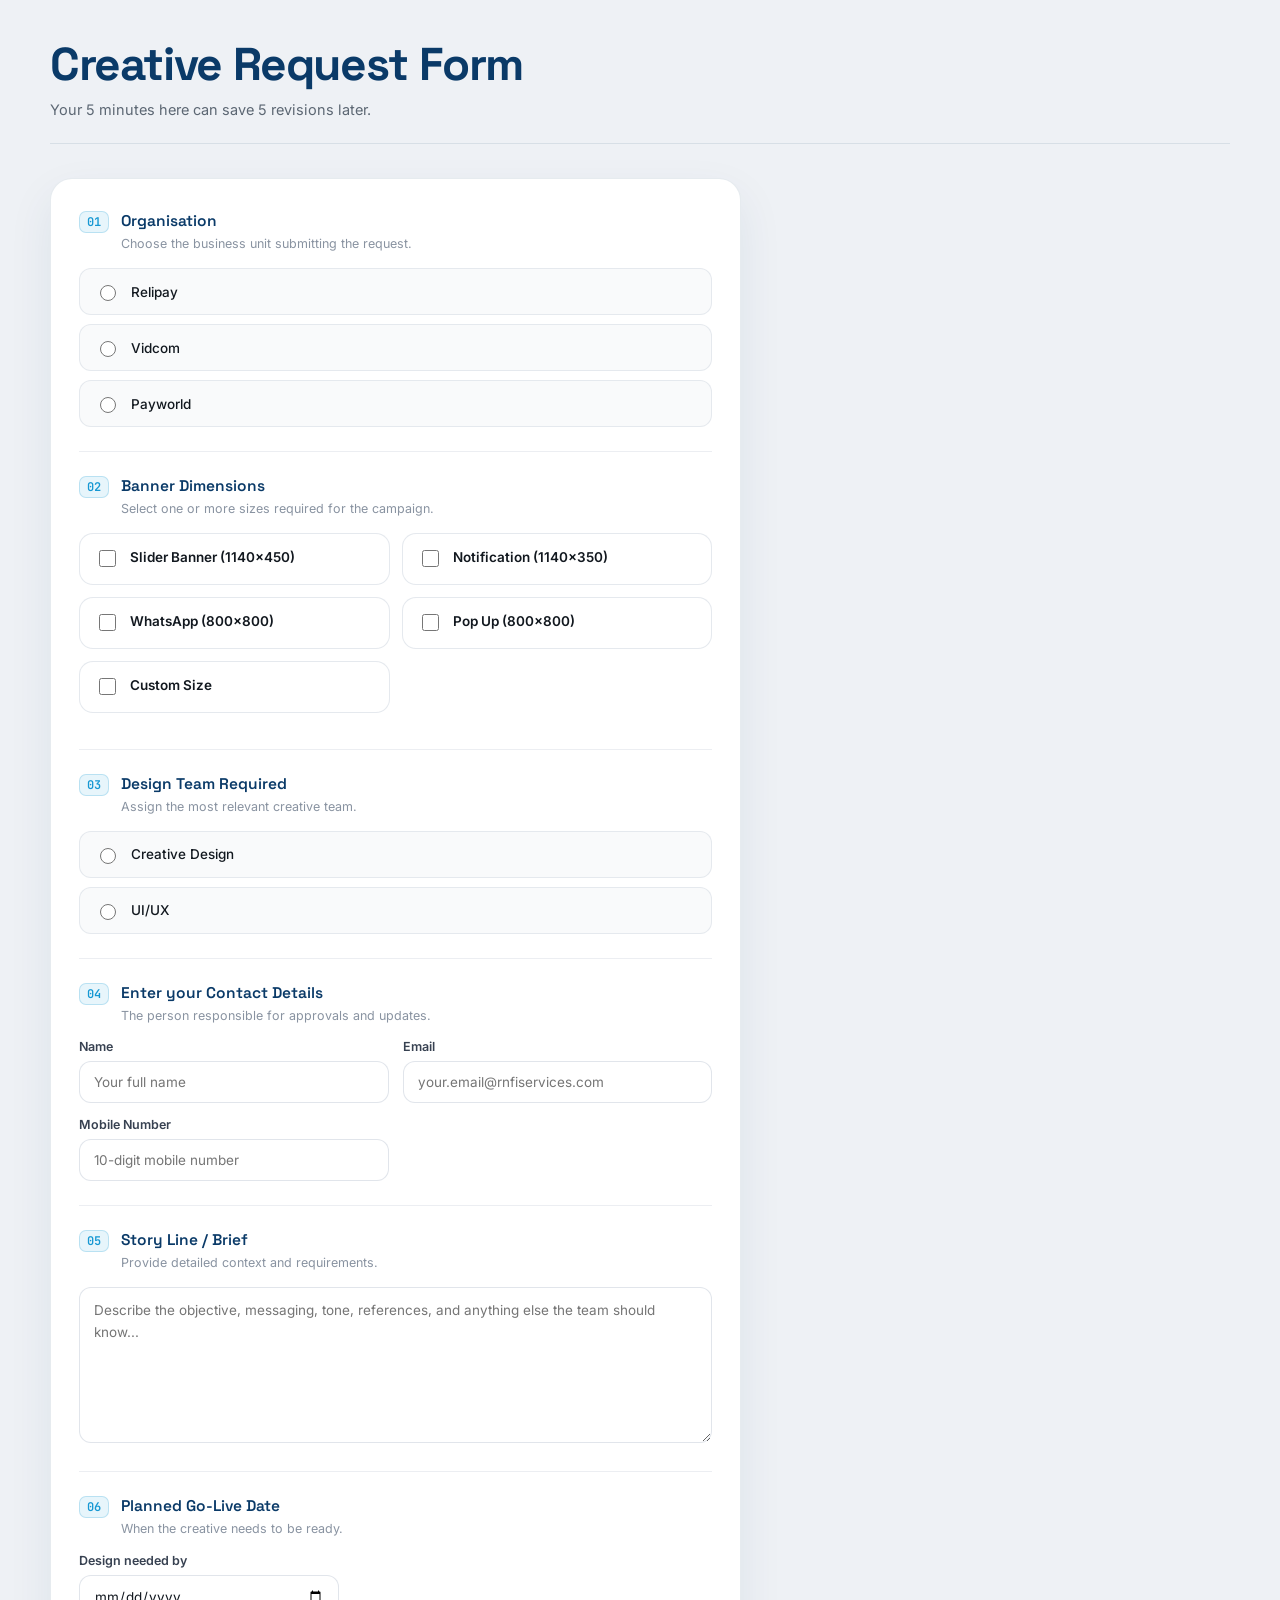
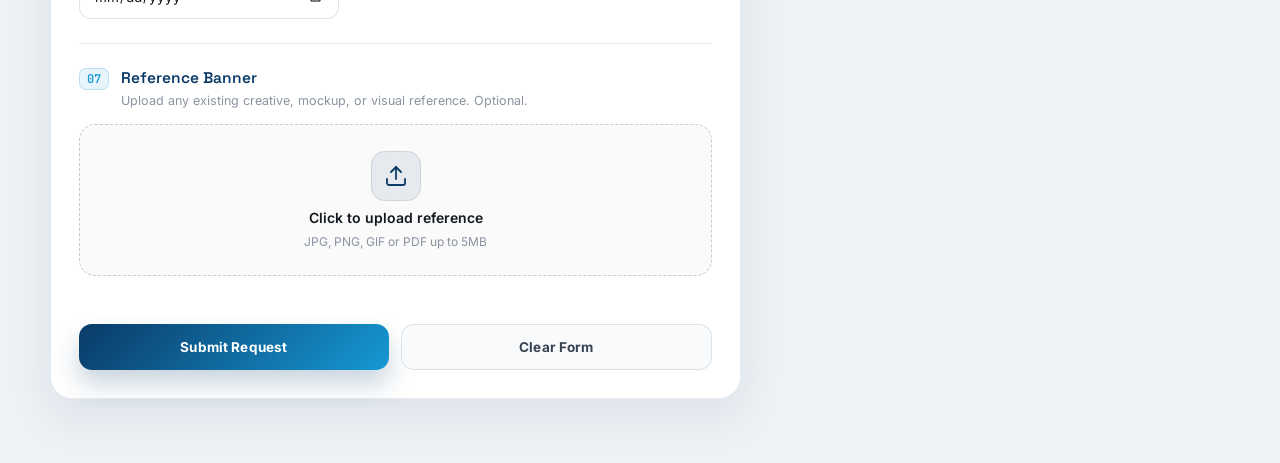
==== index.HTML @ e435b945 "Add files via upload" ====
<!DOCTYPE html>
<html lang="en">
<head>
<meta charset="UTF-8" />
<meta name="viewport" content="width=device-width, initial-scale=1.0" />
<title>Creative Request Form</title>
<link rel="preconnect" href="https://fonts.googleapis.com">
<link rel="preconnect" href="https://fonts.gstatic.com" crossorigin>
<link href="https://fonts.googleapis.com/css2?family=Space+Grotesk:wght@500;600;700&family=Inter:wght@400;500;600;700&family=JetBrains+Mono:wght@400;500;600&display=swap" rel="stylesheet">
<style>
  :root{
    --navy:#0A3A68;
    --blue:#1698D3;
    --green:#22C55E;
    --paper:#F7F3EA;
    --paper-line: rgba(10,58,104,0.14);
    --bg:#EEF1F5;
    --ink:#12181F;
    --ink-soft:#5C6773;
    --ink-faint:#8993A1;
    --red:#DC2626;
    --card-line: rgba(10,58,104,0.10);
    --radius-lg: 22px;
    --radius-md: 14px;
    --shadow: 0 18px 45px rgba(10,58,104,0.08);
    --font-display:'Space Grotesk', sans-serif;
    --font-body:'Inter', sans-serif;
    --font-mono:'JetBrains Mono', monospace;
  }
  *{box-sizing:border-box;}
  html,body{margin:0;padding:0;}
  body{
    background:var(--bg);
    color:var(--ink);
    font-family:var(--font-body);
    -webkit-font-smoothing:antialiased;
  }
  .page{
    min-height:100vh;
    padding:40px 20px 64px;
  }
  .shell{
    max-width:1180px;
    margin:0 auto;
  }
  /* ---------- Hero ---------- */
  .hero{
    display:flex;
    align-items:flex-end;
    justify-content:space-between;
    gap:24px;
    flex-wrap:wrap;
    margin-bottom:34px;
    padding-bottom:22px;
    border-bottom:1px solid var(--card-line);
  }
  .hero-eyebrow{
    font-family:var(--font-mono);
    font-size:12px;
    letter-spacing:0.14em;
    text-transform:uppercase;
    color:var(--blue);
    font-weight:600;
    margin:0 0 10px;
  }
  .hero h1{
    margin:0;
    font-family:var(--font-display);
    font-weight:700;
    font-size:clamp(30px,4vw,46px);
    letter-spacing:-0.03em;
    color:var(--navy);
    line-height:1.05;
  }
  .hero p{
    margin:10px 0 0;
    color:var(--ink-soft);
    font-size:14.5px;
    max-width:520px;
    line-height:1.6;
  }
  .hero-logo{
    max-width:150px;
    max-height:52px;
    object-fit:contain;
    opacity:0.92;
  }

  /* ---------- Layout ---------- */
  .layout{
    display:grid;
    grid-template-columns:1.5fr 1fr;
    gap:28px;
    align-items:start;
  }
  @media (max-width:920px){
    .layout{grid-template-columns:1fr;}
    .ticket-col{order:-1;}
  }

  /* ---------- Form panel ---------- */
  .form-panel{
    background:#ffffff;
    border:1px solid var(--card-line);
    border-radius:var(--radius-lg);
    padding:8px 28px 28px;
    box-shadow:var(--shadow);
  }
  .section{
    padding:24px 0;
    border-bottom:1px solid rgba(148,163,184,0.18);
  }
  .section:last-of-type{border-bottom:none;}
  .section-head{
    display:flex;
    align-items:baseline;
    gap:12px;
    margin-bottom:14px;
  }
  .section-num{
    font-family:var(--font-mono);
    font-size:12px;
    font-weight:600;
    color:var(--blue);
    background:rgba(22,152,211,0.10);
    border:1px solid rgba(22,152,211,0.22);
    border-radius:7px;
    padding:2px 7px;
    flex-shrink:0;
  }
  .section-title{
    margin:0;
    font-family:var(--font-display);
    font-weight:600;
    font-size:15.5px;
    color:var(--navy);
  }
  .section-desc{
    margin:4px 0 0 0;
    font-size:12.5px;
    color:var(--ink-faint);
    line-height:1.5;
  }

  .radio-stack{display:grid; gap:9px;}
  .choice-row{
    display:flex; align-items:center; gap:12px;
    padding:13px 15px; border-radius:12px;
    background:#F9FAFB; border:1px solid rgba(148,163,184,0.20);
    cursor:pointer; transition:border-color .15s ease, background .15s ease;
  }
  .choice-row:hover{border-color:rgba(10,58,104,0.28);}
  .choice-row input{width:16px;height:16px;accent-color:var(--navy); cursor:pointer; flex-shrink:0;}
  .choice-row span{font-size:13.5px;font-weight:500;color:var(--ink);}

  .dim-grid{
    display:grid;
    grid-template-columns:repeat(auto-fit,minmax(220px,1fr));
    gap:12px;
    margin-bottom:12px;
  }
  .dim-card{
    display:flex; align-items:flex-start; gap:11px;
    padding:14px 15px; border-radius:14px;
    border:1px solid rgba(148,163,184,0.24);
    background:#fff; cursor:pointer;
    transition:border-color .15s ease, background .15s ease, box-shadow .15s ease;
  }
  .dim-card.selected{
    border-color:var(--navy);
    background:rgba(10,58,104,0.045);
    box-shadow:0 8px 20px rgba(10,58,104,0.08);
  }
  .dim-card input{margin-top:2px; width:17px;height:17px;accent-color:var(--navy);cursor:pointer;flex-shrink:0;}
  .dim-label{margin:0;font-size:13.5px;font-weight:600;color:var(--ink);line-height:1.4;}

  .custom-box{
    padding:15px; border-radius:14px;
    background:rgba(10,58,104,0.04);
    border:1px solid rgba(10,58,104,0.12);
    margin-bottom:10px;
  }
  .field-label{
    display:block; margin-bottom:7px;
    font-size:12.5px; font-weight:600; color:#374151;
  }
  .text-input, .text-area, select{
    width:100%; padding:12px 14px; border-radius:12px;
    border:1px solid rgba(148,163,184,0.28);
    background:#fff; color:var(--ink); font-size:13.5px;
    outline:none; font-family:var(--font-body);
    transition:border-color .15s ease, box-shadow .15s ease;
  }
  .text-input:focus, .text-area:focus{
    border-color:var(--blue);
    box-shadow:0 0 0 3px rgba(22,152,211,0.14);
  }
  .text-input.err, .text-area.err{border-color:var(--red);}
  .text-area{resize:vertical; min-height:120px; line-height:1.6;}

  .two-col{display:grid; grid-template-columns:repeat(auto-fit,minmax(220px,1fr)); gap:14px;}

  .upload-box{
    border:1.5px dashed rgba(10,58,104,0.24);
    border-radius:16px; background:#FAFAFA; overflow:hidden;
    transition:border-color .15s ease;
  }
  .upload-box.err{border-color:var(--red);}
  .upload-label{
    display:grid; place-items:center; text-align:center; gap:8px;
    cursor:pointer; padding:26px 18px;
  }
  .upload-icon-wrap{
    width:50px;height:50px;border-radius:14px;
    display:grid;place-items:center;
    background:rgba(10,58,104,0.08); border:1px solid rgba(10,58,104,0.12);
  }
  .upload-title{margin:0;font-size:14px;font-weight:600;color:var(--ink);}
  .upload-text{margin:0;font-size:12px;color:var(--ink-faint);}
  .file-name{margin:10px 0 0;font-size:12.5px;font-weight:600;color:var(--green);}

  .error-text{
    margin-top:9px; display:flex; align-items:center; gap:7px;
    color:var(--red); font-size:12.5px; font-weight:500;
  }

  .actions{display:flex; gap:12px; padding-top:24px;}
  .btn{
    flex:1; padding:14px 20px; border-radius:13px; border:none;
    font-size:13.5px; font-weight:700; letter-spacing:0.01em;
    cursor:pointer; font-family:var(--font-body);
    transition:transform .12s ease, box-shadow .12s ease, filter .12s ease;
  }
  .btn:active{transform:translateY(1px);}
  .btn-primary{
    background:linear-gradient(135deg, var(--navy), var(--blue));
    color:#fff; box-shadow:0 14px 26px rgba(10,58,104,0.22);
  }
  .btn-primary:hover{filter:brightness(1.06);}
  .btn-secondary{
    background:#F8FAFC; color:#374151; border:1px solid rgba(148,163,184,0.28);
  }
  .btn-secondary:hover{background:#F1F5F9;}

  
  /* ---------- Confirmation ---------- */
  .confirm-card{
    background:#fff; border:1px solid var(--card-line); border-radius:26px;
    padding:30px; box-shadow:var(--shadow);
  }
  .confirm-top{
    display:flex; gap:16px; align-items:flex-start; flex-wrap:wrap;
    padding-bottom:22px; border-bottom:1px solid rgba(148,163,184,0.18);
  }
  .confirm-icon{
    width:64px; height:64px; border-radius:20px; flex-shrink:0;
    display:grid; place-items:center;
    background:rgba(34,197,94,0.10); border:1px solid rgba(34,197,94,0.20);
  }
  .confirm-eyebrow{
    margin:2px 0 6px; font-family:var(--font-mono); text-transform:uppercase;
    letter-spacing:0.14em; font-size:11.5px; color:var(--green); font-weight:700;
  }
  .confirm-title{
    margin:0; font-family:var(--font-display); font-weight:700;
    font-size:clamp(22px,3vw,30px); color:var(--navy); letter-spacing:-0.02em;
  }
  .confirm-subtitle{margin:10px 0 0; color:var(--ink-soft); font-size:14px; line-height:1.6;}

  .highlight-row{
    display:grid; grid-template-columns:repeat(auto-fit,minmax(200px,1fr));
    gap:12px; margin-top:20px;
  }
  .highlight-card{
    padding:16px; border-radius:16px;
    background:linear-gradient(180deg, rgba(10,58,104,0.055), rgba(10,58,104,0.02));
    border:1px solid rgba(10,58,104,0.10);
  }
  .highlight-value{margin-top:8px; font-family:var(--font-mono); font-size:15px; font-weight:700; color:var(--navy);}

  .meta-label{font-size:11px; letter-spacing:0.1em; text-transform:uppercase; color:var(--ink-faint); font-weight:700;}
  .summary-section{margin-top:24px;}
  .summary-heading{margin:0 0 12px; font-family:var(--font-display); font-size:15px; color:var(--navy); font-weight:700;}
  .summary-grid{display:grid; grid-template-columns:repeat(auto-fit,minmax(180px,1fr)); gap:10px;}
  .summary-tile{padding:14px; border-radius:14px; background:#F9FAFB; border:1px solid rgba(148,163,184,0.18); min-height:78px;}
  .summary-tile-value{margin-top:8px; color:var(--ink); font-weight:600; font-size:13px; line-height:1.5;}
  .story-card{margin-top:12px; padding:14px; border-radius:14px; background:#fff; border:1px solid rgba(148,163,184,0.18);}
  .story-text{margin:8px 0 0; color:#374151; font-size:13px; line-height:1.65; white-space:pre-wrap;}
  .confirm-actions{display:flex; justify-content:flex-end; margin-top:22px;}

  .hidden{display:none !important;}

  @media (max-width:640px){
    .ticket-row .v, .tag-wrap{max-width:56%;}
  }
</style>
</head>
<body>
<div class="page">
  <div class="shell">

    <div class="hero">
      <div>
        <h1>Creative Request Form</h1>
        <p>Your 5 minutes here can save 5 revisions later.</p>
      </div>
      <img class="hero-logo" src="https://partner.rnfi.in/agent/assets/img/logo.png" alt="Company logo" onerror="this.style.display='none'">
    </div>

    <!-- ===== FORM VIEW ===== -->
    <div id="formView" class="layout">
      <form id="requestForm" class="form-panel" novalidate>

        <!-- 1. Organisation -->
        <section class="section">
          <div class="section-head">
            <span class="section-num">01</span>
            <div>
              <h3 class="section-title">Organisation</h3>
              <p class="section-desc">Choose the business unit submitting the request.</p>
            </div>
          </div>
          <div class="radio-stack" id="organisationGroup"></div>
          <div id="err-organisation"></div>
        </section>

        <!-- 2. Dimensions -->
        <section class="section">
          <div class="section-head">
            <span class="section-num">02</span>
            <div>
              <h3 class="section-title">Banner Dimensions</h3>
              <p class="section-desc">Select one or more sizes required for the campaign.</p>
            </div>
          </div>
          <div class="dim-grid" id="dimensionGrid"></div>
          <div id="customBoxWrap" class="hidden">
            <div class="custom-box">
              <label class="field-label">Custom Dimensions</label>
              <input type="text" id="dimensionCustom" class="text-input" placeholder="e.g., 1920x1080 or 1200x800" />
              <div id="err-dimensionCustom"></div>
            </div>
          </div>
          <div id="err-dimensionPresets"></div>
        </section>

        <!-- 3. Design team -->
        <section class="section">
          <div class="section-head">
            <span class="section-num">03</span>
            <div>
              <h3 class="section-title">Design Team Required</h3>
              <p class="section-desc">Assign the most relevant creative team.</p>
            </div>
          </div>
          <div class="radio-stack" id="designTeamGroup"></div>
          <div id="err-designTeam"></div>
        </section>

        <!-- 4. Contact details -->
        <section class="section">
          <div class="section-head">
            <span class="section-num">04</span>
            <div>
              <h3 class="section-title">Enter your Contact Details</h3>
              <p class="section-desc">The person responsible for approvals and updates.</p>
            </div>
          </div>
          <div class="two-col">
            <div>
              <label class="field-label">Name</label>
              <input type="text" id="spocName" class="text-input" placeholder="Your full name" />
              <div id="err-spocName"></div>
            </div>
            <div>
              <label class="field-label">Email</label>
              <input type="email" id="spocEmail" class="text-input" placeholder="your.email@rnfiservices.com" />
              <div id="err-spocEmail"></div>
            </div>
            <div>
              <label class="field-label">Mobile Number</label>
              <input type="tel" id="spocMobile" class="text-input" placeholder="10-digit mobile number" maxlength="10" />
              <div id="err-spocMobile"></div>
            </div>
          </div>
        </section>

        <!-- 5. Storyline -->
        <section class="section">
          <div class="section-head">
            <span class="section-num">05</span>
            <div>
              <h3 class="section-title">Story Line / Brief</h3>
              <p class="section-desc">Provide detailed context and requirements.</p>
            </div>
          </div>
          <textarea id="storyline" class="text-area" rows="6" placeholder="Describe the objective, messaging, tone, references, and anything else the team should know..."></textarea>
          <div id="err-storyline"></div>
        </section>

        <!-- 6. Go-live date -->
        <section class="section">
          <div class="section-head">
            <span class="section-num">06</span>
            <div>
              <h3 class="section-title">Planned Go-Live Date</h3>
              <p class="section-desc">When the creative needs to be ready.</p>
            </div>
          </div>
          <label class="field-label">Design needed by</label>
          <input type="date" id="goLiveDate" class="text-input" style="max-width:260px;" />
          <div id="err-goLiveDate"></div>
        </section>

        <!-- 7. Reference banner -->
        <section class="section">
          <div class="section-head">
            <span class="section-num">07</span>
            <div>
              <h3 class="section-title">Reference Banner</h3>
              <p class="section-desc">Upload any existing creative, mockup, or visual reference. Optional.</p>
            </div>
          </div>
          <div class="upload-box" id="uploadBox">
            <input type="file" id="bannerUpload" accept="image/jpeg,image/png,image/gif,application/pdf" style="display:none;" />
            <label for="bannerUpload" class="upload-label">
              <div class="upload-icon-wrap">
                <svg width="24" height="24" viewBox="0 0 24 24" fill="none" stroke="#0A3A68" stroke-width="1.8" stroke-linecap="round" stroke-linejoin="round"><path d="M21 15v4a2 2 0 0 1-2 2H5a2 2 0 0 1-2-2v-4"/><polyline points="17 8 12 3 7 8"/><line x1="12" y1="3" x2="12" y2="15"/></svg>
              </div>
              <p class="upload-title" id="uploadTitle">Click to upload reference</p>
              <p class="upload-text">JPG, PNG, GIF or PDF up to 5MB</p>
            </label>
          </div>
          <div id="fileNameDisplay"></div>
          <div id="err-referenceBanner"></div>
        </section>

        <div class="actions">
          <button type="submit" class="btn btn-primary">Submit Request</button>
          <button type="button" id="clearBtn" class="btn btn-secondary">Clear Form</button>
        </div>
      </form>

      <!-- ===== LIVE DOCKET PREVIEW ===== -->
      

    <!-- ===== CONFIRMATION VIEW ===== -->
    <div id="confirmationView" class="hidden">
      <div class="confirm-card">
        <div class="confirm-top">
          <div class="confirm-icon">
            <svg width="34" height="34" viewBox="0 0 24 24" fill="none" stroke="#22C55E" stroke-width="1.8" stroke-linecap="round" stroke-linejoin="round"><path d="M22 11.08V12a10 10 0 1 1-5.93-9.14"/><polyline points="22 4 12 14.01 9 11.01"/></svg>
          </div>
          <div>
            <p class="confirm-eyebrow">Request submitted</p>
            <h2 class="confirm-title">Your brief is in the queue</h2>
            <p class="confirm-subtitle">Confirmation sent to <strong id="confirmEmail"></strong>.</p>
          </div>
        </div>

        <div class="highlight-row">
          <div class="highlight-card">
            <span class="meta-label">Submitted On</span>
            <div class="highlight-value" id="confirmSubmittedAt"></div>
          </div>
          <div class="highlight-card">
            <span class="meta-label">Request ID</span>
            <div class="highlight-value" id="confirmRequestId"></div>
          </div>
        </div>

        <div class="summary-section">
          <h3 class="summary-heading">Submission details</h3>
          <div class="summary-grid" id="confirmDetailsGrid"></div>
        </div>

        <div class="summary-section">
          <h3 class="summary-heading">Request snapshot</h3>
          <div class="summary-grid" id="confirmSnapshotGrid"></div>
          <div class="story-card">
            <span class="meta-label">Brief</span>
            <p class="story-text" id="confirmStory"></p>
          </div>
        </div>

        <div class="confirm-actions">
          <button class="btn btn-primary" id="anotherBtn" style="flex:none; padding:14px 26px;">Submit Another Request</button>
        </div>
      </div>
    </div>

  </div>
</div>

<script>
(function(){
  const ORGANISATIONS = [
    { id:'relipay', label:'Relipay' },
    { id:'vidcom', label:'Vidcom' },
    { id:'payworld', label:'Payworld' },
  ];
  const DIMENSION_PRESETS = [
    { id:'social', label:'Slider Banner (1140x450)' },
    { id:'website', label:'Notification (1140x350)' },
    { id:'email', label:'WhatsApp (800x800)' },
    { id:'mobile', label:'Pop Up (800x800)' },
    { id:'custom', label:'Custom Size' },
  ];
  const DESIGN_TEAMS = [
    { id:'banner', label:'Creative Design' },
    { id:'uiux', label:'UI/UX' },
  ];
  const FILE_TYPES = ['image/jpeg','image/png','image/gif','application/pdf'];
  const dimensionLabelMap = Object.fromEntries(DIMENSION_PRESETS.map(p=>[p.id,p.label]));
  const orgLabelMap = Object.fromEntries(ORGANISATIONS.map(p=>[p.id,p.label]));
  const teamLabelMap = Object.fromEntries(DESIGN_TEAMS.map(p=>[p.id,p.label]));

  let state = {
    organisation:'', dimensionPresets:[], dimensionCustom:'', designTeam:'',
    spocName:'', spocEmail:'', spocMobile:'', storyline:'', goLiveDate:'',
    referenceBanner:null
  };
  let errors = {};

  const $ = id => document.getElementById(id);
  const alertSvg = `<svg width="15" height="15" viewBox="0 0 24 24" fill="none" stroke="#DC2626" stroke-width="2" stroke-linecap="round" stroke-linejoin="round"><circle cx="12" cy="12" r="10"/><line x1="12" y1="8" x2="12" y2="12"/><line x1="12" y1="16" x2="12.01" y2="16"/></svg>`;

  function errorHtml(msg){
    return `<div class="error-text">${alertSvg}<span>${msg}</span></div>`;
  }

  /* ---------- render static choice groups ---------- */
  function renderRadioGroup(containerId, items, name, selectedValue, onChange){
    const el = $(containerId);
    el.innerHTML = items.map(item => `
      <label class="choice-row">
        <input type="radio" name="${name}" value="${item.id}" ${selectedValue===item.id?'checked':''}>
        <span>${item.label}</span>
      </label>
    `).join('');
    el.querySelectorAll('input').forEach(input=>{
      input.addEventListener('change', ()=> onChange(input.value));
    });
  }

  function renderDimensionGrid(){
    const el = $('dimensionGrid');
    el.innerHTML = DIMENSION_PRESETS.map(preset=>{
      const selected = state.dimensionPresets.includes(preset.id);
      return `
        <label class="dim-card ${selected?'selected':''}" data-id="${preset.id}">
          <input type="checkbox" ${selected?'checked':''}>
          <div style="flex:1"><p class="dim-label">${preset.label}</p></div>
        </label>
      `;
    }).join('');
    el.querySelectorAll('.dim-card').forEach(card=>{
      card.addEventListener('click', (e)=>{
        e.preventDefault();
        toggleDimension(card.dataset.id);
      });
    });
  }

  function toggleDimension(id){
    if(state.dimensionPresets.includes(id)){
      state.dimensionPresets = state.dimensionPresets.filter(x=>x!==id);
    } else {
      state.dimensionPresets = [...state.dimensionPresets, id];
    }
    if(errors.dimensionPresets){ errors.dimensionPresets=''; $('err-dimensionPresets').innerHTML=''; }
    renderDimensionGrid();
    $('customBoxWrap').classList.toggle('hidden', !state.dimensionPresets.includes('custom'));
    updateTicket();
  }

  /* ---------- validation ---------- */
  function validateForm(){
    const e = {};
    if(!state.organisation) e.organisation = 'Organisation is required';
    if(!state.dimensionPresets.length) e.dimensionPresets = 'Please select at least one banner dimension';
    if(state.dimensionPresets.includes('custom') && !state.dimensionCustom.trim()) e.dimensionCustom = 'Please specify your custom dimensions';
    if(!state.designTeam) e.designTeam = 'Design team selection is required';
    if(!state.spocName.trim()) e.spocName = 'SPOC name is required';
    if(!state.spocEmail) e.spocEmail = 'SPOC email is required';
    else if(!/^[^\s@]+@[^\s@]+\.[^\s@]+$/.test(state.spocEmail)) e.spocEmail = 'Please enter a valid email address';
    if(!state.spocMobile.trim()) e.spocMobile = 'Mobile number is required';
    else if(!/^[0-9]{10}$/.test(state.spocMobile.trim())) e.spocMobile = 'Please enter a valid 10-digit mobile number';
    if(!state.storyline.trim() || state.storyline.trim().length < 10) e.storyline = 'Storyline must be at least 10 characters';
    if(!state.goLiveDate) e.goLiveDate = 'Go-live date is required';
    errors = e;
    renderAllErrors();
    return Object.keys(e).length === 0;
  }

  function renderAllErrors(){
    ['organisation','dimensionPresets','dimensionCustom','designTeam','spocName','spocEmail','spocMobile','storyline','goLiveDate','referenceBanner'].forEach(key=>{
      const target = $('err-'+key);
      if(target) target.innerHTML = errors[key] ? errorHtml(errors[key]) : '';
    });
    $('spocName').classList.toggle('err', !!errors.spocName);
    $('spocEmail').classList.toggle('err', !!errors.spocEmail);
    $('spocMobile').classList.toggle('err', !!errors.spocMobile);
    $('storyline').classList.toggle('err', !!errors.storyline);
    $('goLiveDate').classList.toggle('err', !!errors.goLiveDate);
    $('dimensionCustom').classList.toggle('err', !!errors.dimensionCustom);
    $('uploadBox').classList.toggle('err', !!errors.referenceBanner);
  }

  function clearFieldError(key){
    if(errors[key]){ errors[key]=''; const t=$('err-'+key); if(t) t.innerHTML=''; renderAllErrors(); }
  }

  /* ---------- ticket preview ---------- */
  function truncate(str, n){ return str.length > n ? str.slice(0,n-1)+'…' : str; }

  function updateTicket(){
    $('tOrg').textContent = state.organisation ? orgLabelMap[state.organisation] : '—';
    $('tOrg').classList.toggle('empty', !state.organisation);

    $('tTeam').textContent = state.designTeam ? teamLabelMap[state.designTeam] : '—';
    $('tTeam').classList.toggle('empty', !state.designTeam);

    const dimsEl = $('tDims');
    if(state.dimensionPresets.length){
      dimsEl.innerHTML = state.dimensionPresets.map(id=>{
        let label = id==='custom' && state.dimensionCustom ? state.dimensionCustom : dimensionLabelMap[id].split(' (')[0];
        return `<span class="tag">${label}</span>`;
      }).join('');
    } else {
      dimsEl.innerHTML = '<span class="v empty">—</span>';
    }

    $('tSpoc').textContent = state.spocName ? state.spocName : '—';
    $('tSpoc').classList.toggle('empty', !state.spocName);

    $('tDate').textContent = state.goLiveDate ? formatDate(state.goLiveDate) : '—';
    $('tDate').classList.toggle('empty', !state.goLiveDate);

    $('tFile').textContent = state.referenceBanner ? state.referenceBanner.name : 'None attached';
    $('tFile').classList.toggle('empty', !state.referenceBanner);

    $('tBrief').textContent = state.storyline.trim() ? truncate(state.storyline.trim(), 160) : 'Nothing written yet.';

    const filledCount = ['organisation','designTeam','spocName','spocEmail','spocMobile','storyline','goLiveDate']
      .filter(k => state[k] && state[k].toString().trim()).length + (state.dimensionPresets.length?1:0);
    $('ticketIdPreview').textContent = filledCount >= 6 ? 'READY' : 'DRAFT';

    renderBarcode();
  }

  function renderBarcode(){
    const seed = (state.organisation+state.designTeam+state.spocMobile+state.goLiveDate) || 'draft';
    let hash = 0;
    for(let i=0;i<seed.length;i++){ hash = (hash*31 + seed.charCodeAt(i)) >>> 0; }
    const bars = [];
    for(let i=0;i<28;i++){
      const h = 6 + ((hash >> (i%24)) & 15);
      bars.push(`<span style="height:${h}px"></span>`);
    }
    $('barcode').innerHTML = bars.join('');
  }

  function formatDate(iso){
    const d = new Date(iso+'T00:00:00');
    if(isNaN(d)) return iso;
    return d.toLocaleDateString('en-IN',{day:'2-digit',month:'short',year:'numeric'});
  }

  /* ---------- bindings ---------- */
  function bindTextField(id, stateKey, extra){
    const el = $(id);
    el.addEventListener('input', ()=>{
      state[stateKey] = el.value;
      clearFieldError(stateKey);
      updateTicket();
      if(extra) extra();
    });
  }

  function init(){
    renderRadioGroup('organisationGroup', ORGANISATIONS, 'organisation', state.organisation, (val)=>{
      state.organisation = val; clearFieldError('organisation'); updateTicket();
    });
    renderDimensionGrid();
    renderRadioGroup('designTeamGroup', DESIGN_TEAMS, 'designTeam', state.designTeam, (val)=>{
      state.designTeam = val; clearFieldError('designTeam'); updateTicket();
    });

    bindTextField('dimensionCustom', 'dimensionCustom');
    bindTextField('spocName', 'spocName');
    bindTextField('spocEmail', 'spocEmail');
    bindTextField('spocMobile', 'spocMobile', ()=>{ $('spocMobile').value = $('spocMobile').value.replace(/\D/g,'').slice(0,10); state.spocMobile = $('spocMobile').value; });
    bindTextField('storyline', 'storyline');
    bindTextField('goLiveDate', 'goLiveDate');

    $('bannerUpload').addEventListener('change', handleFileUpload);
    $('requestForm').addEventListener('submit', handleSubmit);
    $('clearBtn').addEventListener('click', handleReset);
    $('anotherBtn').addEventListener('click', handleReset);

    updateTicket();
  }

  function handleFileUpload(e){
    const file = e.target.files && e.target.files[0];
    if(!file) return;
    if(!FILE_TYPES.includes(file.type)){
      errors.referenceBanner = 'Please upload an image (JPG, PNG, GIF) or PDF';
      renderAllErrors();
      return;
    }
    if(file.size > 5*1024*1024){
      errors.referenceBanner = 'File size must be less than 5MB';
      renderAllErrors();
      return;
    }
    state.referenceBanner = { name:file.name, size:file.size, type:file.type };
    errors.referenceBanner = '';
    renderAllErrors();
    $('uploadTitle').textContent = 'Replace reference file';
    $('fileNameDisplay').innerHTML = `<p class="file-name">? ${file.name}</p>`;
    updateTicket();
  }

  function handleSubmit(e){
    e.preventDefault();
    if(!validateForm()){
      const firstErrorKey = Object.keys(errors).find(k=>errors[k]);
      if(firstErrorKey){
        const target = document.getElementById(firstErrorKey) || document.getElementById('err-'+firstErrorKey);
        if(target) target.scrollIntoView({behavior:'smooth', block:'center'});
      }
      return;
    }

    const now = new Date();
    const stamp = now.toISOString().slice(0,10).replace(/-/g,'');
    const random = Math.floor(Math.random()*10000).toString().padStart(4,'0');
    const requestId = `REQ-${stamp}-${random}`;
    const submittedAt = now.toLocaleString('en-IN',{day:'2-digit',month:'short',year:'numeric',hour:'2-digit',minute:'2-digit'});

    console.log('Submission Data Ready for Backend:', { requestId, submittedAt: now.toISOString(), ...state });

    showConfirmation(requestId, submittedAt);
  }

  function tile(label, value){
    return `<div class="summary-tile"><span class="meta-label">${label}</span><div class="summary-tile-value">${value}</div></div>`;
  }

  function showConfirmation(requestId, submittedAt){
    $('confirmEmail').textContent = state.spocEmail;
    $('confirmSubmittedAt').textContent = submittedAt;
    $('confirmRequestId').textContent = requestId;

    $('confirmDetailsGrid').innerHTML = [
      tile('Organization', orgLabelMap[state.organisation] || '—'),
      tile('Design Team', teamLabelMap[state.designTeam] || '—'),
      tile('Go-Live Date', formatDate(state.goLiveDate)),
      tile('SPOC', state.spocName),
    ].join('');

    const dimsLabel = state.dimensionPresets.map(id=>dimensionLabelMap[id]).filter(Boolean).join(', ');
    $('confirmSnapshotGrid').innerHTML = [
      tile('Dimensions', dimsLabel || '—'),
      tile('Custom Size', state.dimensionPresets.includes('custom') && state.dimensionCustom ? state.dimensionCustom : 'Not selected'),
      tile('Mobile Number', state.spocMobile),
      tile('Reference File', state.referenceBanner ? state.referenceBanner.name : 'Not available'),
    ].join('');

    $('confirmStory').textContent = state.storyline;

    // flip the docket stamp before switching views (visible if user is quick, otherwise just sets end state)
    $('ticketStamp').textContent = 'Confirmed';
    $('ticketStamp').classList.add('confirmed');
    $('ticketIdPreview').textContent = requestId;

    $('formView').classList.add('hidden');
    $('confirmationView').classList.remove('hidden');
    window.scrollTo({top:0, behavior:'smooth'});
  }

  function handleReset(){
    state = { organisation:'', dimensionPresets:[], dimensionCustom:'', designTeam:'',
      spocName:'', spocEmail:'', spocMobile:'', storyline:'', goLiveDate:'', referenceBanner:null };
    errors = {};

    ['spocName','spocEmail','spocMobile','storyline','goLiveDate','dimensionCustom'].forEach(id=>{ $(id).value=''; });
    $('uploadTitle').textContent = 'Click to upload reference';
    $('fileNameDisplay').innerHTML = '';
    $('bannerUpload').value = '';
    $('customBoxWrap').classList.add('hidden');

    $('ticketStamp').textContent = 'Draft';
    $('ticketStamp').classList.remove('confirmed');

    renderRadioGroup('organisationGroup', ORGANISATIONS, 'organisation', '', (val)=>{ state.organisation=val; clearFieldError('organisation'); updateTicket(); });
    renderDimensionGrid();
    renderRadioGroup('designTeamGroup', DESIGN_TEAMS, 'designTeam', '', (val)=>{ state.designTeam=val; clearFieldError('designTeam'); updateTicket(); });

    renderAllErrors();
    updateTicket();

    $('confirmationView').classList.add('hidden');
    $('formView').classList.remove('hidden');
    window.scrollTo({top:0, behavior:'smooth'});
  }

  init();
})();
</script>
</body>
</html>
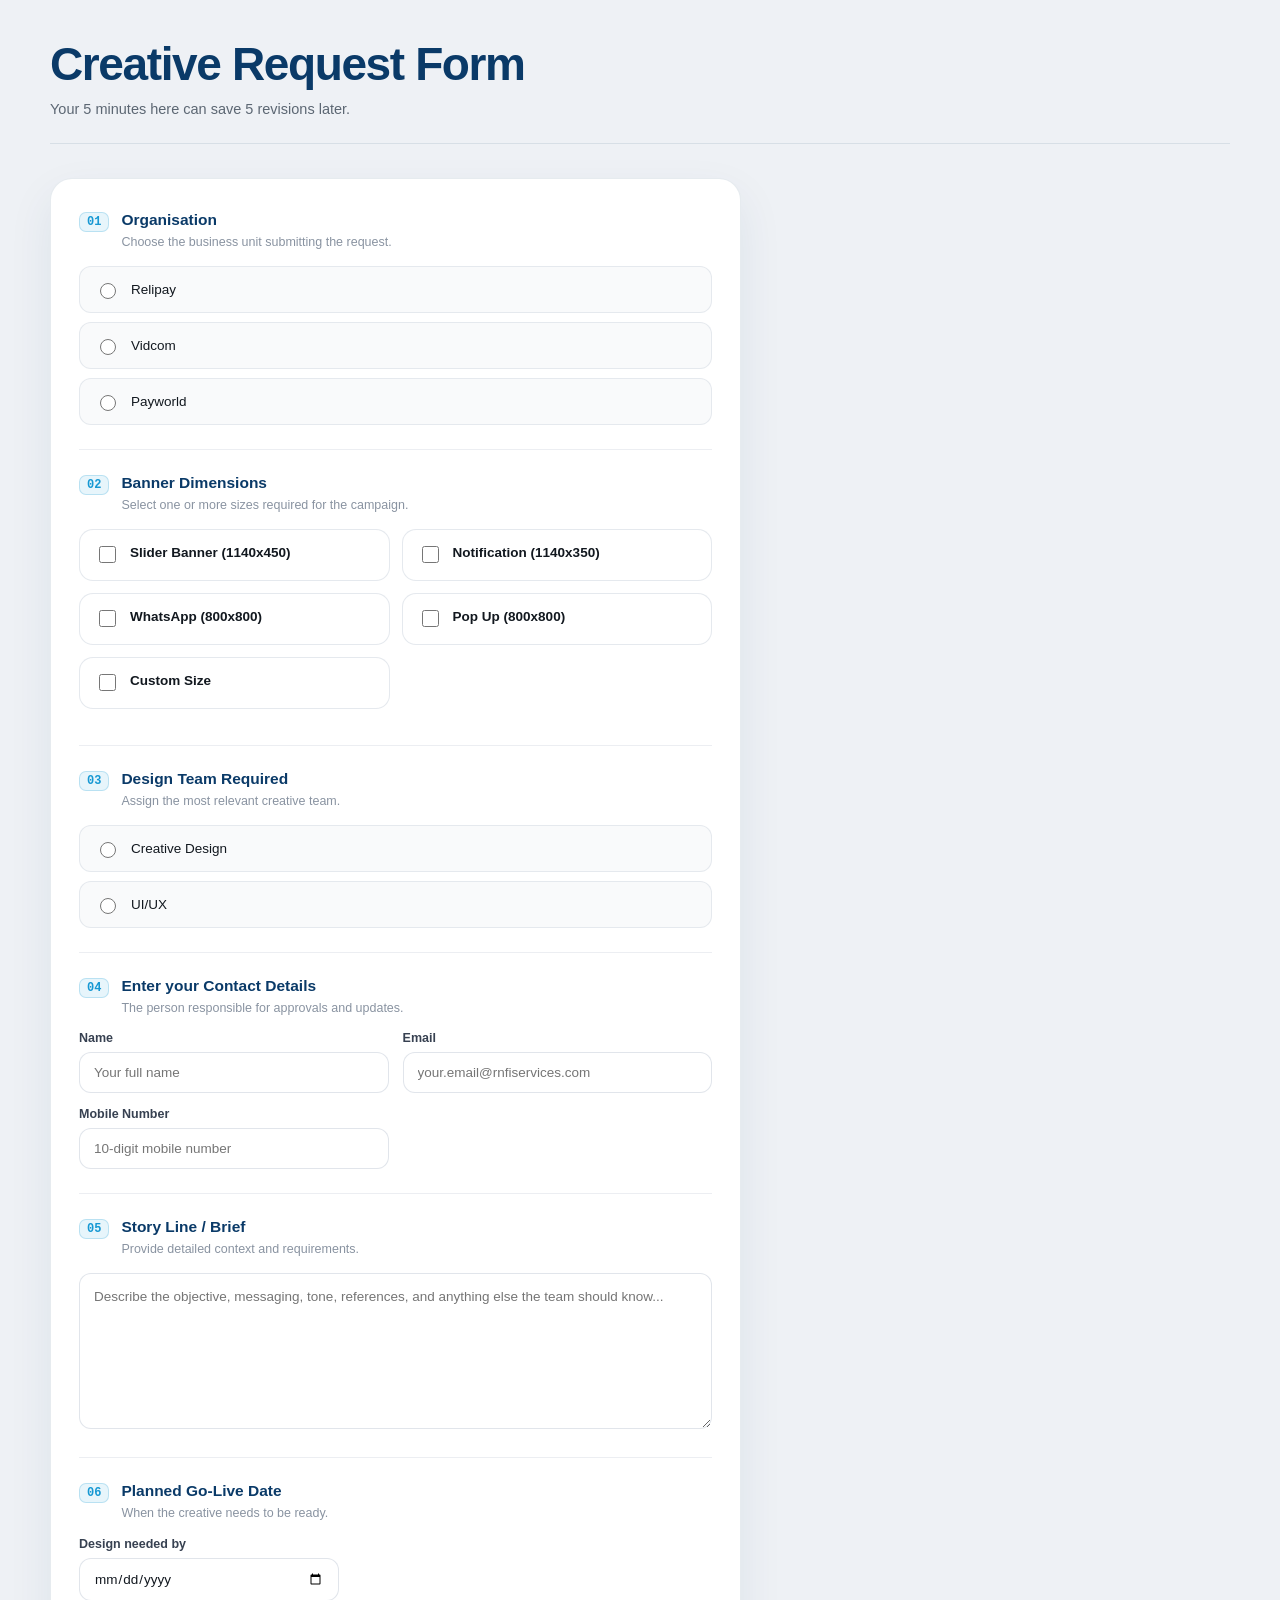
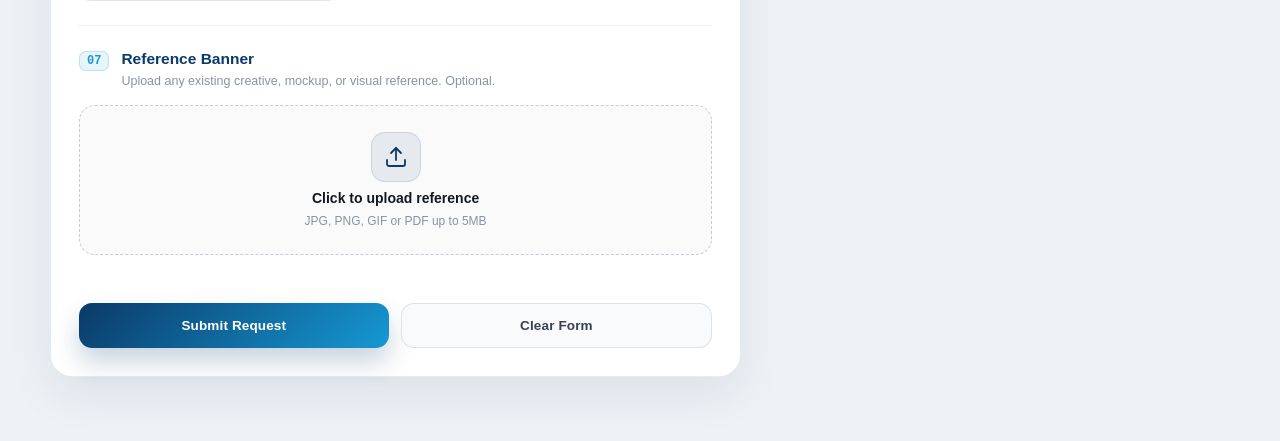
==== commit 924ced2e: "index.HTML" ====
--- a/index.HTML
+++ b/index.HTML
@@ -6,7 +6,6 @@
 <title>Creative Request Form</title>
 <link rel="preconnect" href="https://fonts.googleapis.com">
 <link rel="preconnect" href="https://fonts.gstatic.com" crossorigin>
-<link href="https://fonts.googleapis.com/css2?family=Space+Grotesk:wght@500;600;700&family=Inter:wght@400;500;600;700&family=JetBrains+Mono:wght@400;500;600&display=swap" rel="stylesheet">
 <style>
   :root{
     --navy:#0A3A68;
